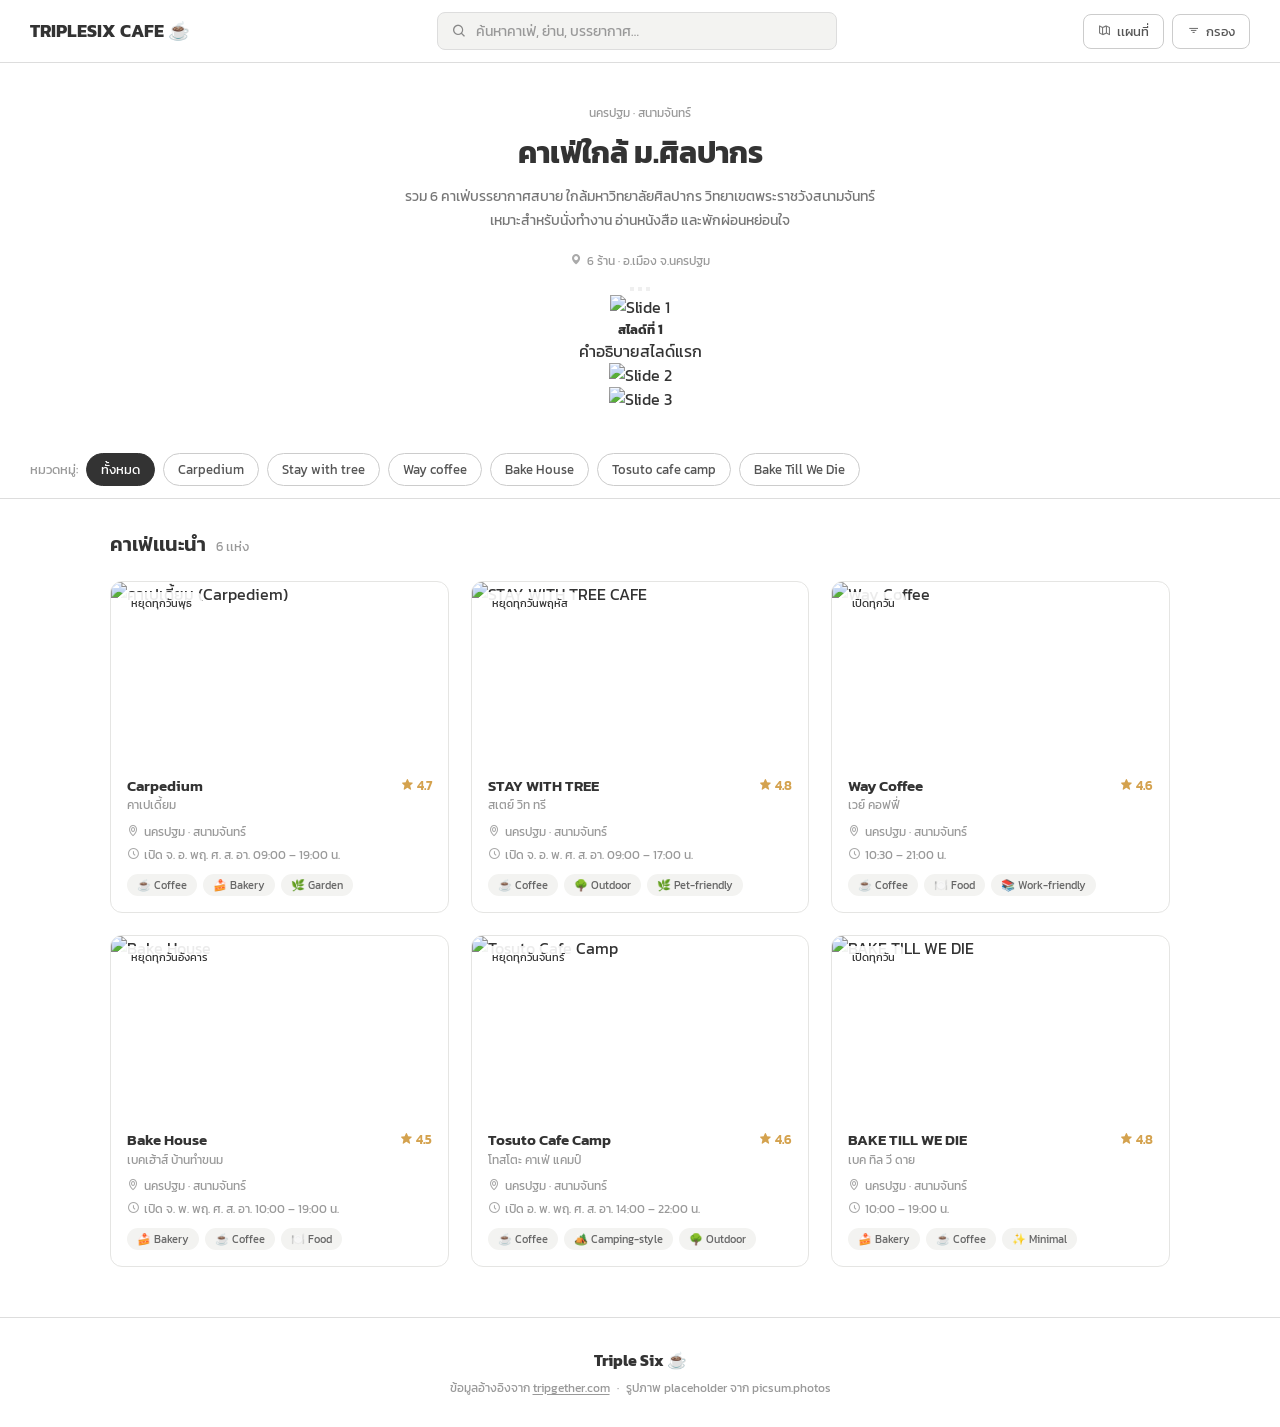
==== index.html @ 1a63a3bf "Update index.html" ====
<!DOCTYPE html>
<html lang="en">
<head>
    <meta charset="UTF-8">
    <meta name="viewport" content="width=device-width, initial-scale=1.0">
    <link rel="stylesheet" href="/css/home_style.css">
    <link href='https://unpkg.com/boxicons@2.1.4/css/boxicons.min.css' rel='stylesheet'>
    <link rel="preconnect" href="https://fonts.googleapis.com" />
    <link rel="preconnect" href="https://fonts.gstatic.com" crossorigin />
    <link href="https://fonts.googleapis.com/css2?family=Inter:wght@400;500;600;700&family=Kanit:wght@300;400;500;600;700&display=swap" rel="stylesheet" />
    <title>Triple Six cafe</title>
</head>
<body>
    <header class="navbar">
        <a class="navbar_logo" href="#">TRIPLESIX CAFE<span>☕</span></a>
        <div class="navbar_search_warp">
            <div class="navbar_search">
                <i class='bx bx-search'></i>
                <input type="text" placeholder="ค้นหาคาเฟ่, ย่าน, บรรยากาศ…" aria-label="ค้นหาคาเฟ่" />
            </div>
        </div>

        <div class="navbar_action">
            <button class="botton_outline">
                <i class='bx bx-map-alt' ></i>
                เเผนที่
            </button>
            <button class="botton_outline">
                <i class='bx bx-filter' ></i>
                กรอง
            </button>
        </div>
    </header>

    <section class="page_header">
        <p class="page_header_eyebrow">
            นครปฐม · สนามจันทร์
        </p>
        <h1 class="page_header_title">
            คาเฟ่ใกล้ ม.ศิลปากร
        </h1>
        <p class="page_header_sub">
            รวม 6 คาเฟ่บรรยากาศสบาย ใกล้มหาวิทยาลัยศิลปากร วิทยาเขตพระราชวังสนามจันทร์<br>
            เหมาะสำหรับนั่งทำงาน อ่านหนังสือ และพักผ่อนหย่อนใจ
        </p>
        <span class="page_header_meta">
            <i class='bx bxs-map' ></i>
            6 ร้าน · อ.เมือง จ.นครปฐม
        </span>
        <div id="myCarousel" class="carousel slide" data-bs-ride="carousel">
            <div class="carousel-indicators">
                <button type="button" data-bs-target="#myCarousel" data-bs-slide-to="0" class="active"></button>
                <button type="button" data-bs-target="#myCarousel" data-bs-slide-to="1"></button>
                <button type="button" data-bs-target="#myCarousel" data-bs-slide-to="2"></button>
            </div>

             <div class="carousel-inner">
                <div class="carousel-item active">
                    <img src="https://picsum.photos/800/400?random=1" class="d-block w-100" alt="Slide 1">
                    <div class="carousel-caption d-none d-md-block">
                        <h5>สไลด์ที่ 1</h5>
                        <p>คำอธิบายสไลด์แรก</p>
                    </div>
                </div>
                <div class="carousel-item">
                    <img src="https://picsum.photos/800/400?random=2" class="d-block w-100" alt="Slide 2">
                </div>
                <div class="carousel-item">
                    <img src="https://picsum.photos/800/400?random=3" class="d-block w-100" alt="Slide 3">
                </div>
            </div>
        </div>
    </section>

    <div class="filter_bar">
        <span class="filter_bar_label">หมวดหมู่:</span>
        <button class="filter_chip_active">ทั้งหมด</button>
        <a href="Carpedium_page.html">
            <button class="filter_chip">Carpedium</button>
        </a>
        <a href="https://ee-ji77.vercel.app/">
            <button class="filter_chip">Stay with tree</button>
        </a>
        <a href="Way_coffee_page.html">
            <button class="filter_chip">Way coffee</button>
        </a>
        <a href="Bake_house_page.html">
            <button class="filter_chip">Bake House</button>
        </a>
        <a href="https://tosuto.vercel.app/Tosuto_cafe_camp_page.html">
            <button class="filter_chip">Tosuto cafe camp</button>
        </a>
        <a href="Bake_till_we_die.html">
            <button class="filter_chip">Bake Till We Die</button>
        </a>
    </div>

    <main class="container">
        <div class="section_header">
            <h2 class="section_header_title">คาเฟ่เเนะนำ</h2>
            <span class="section_header_count">6 เเห่ง</span>
        </div>

        <div class="cafe_grid">
        <a href="Carpedium_page.html">
            <article href="way_home.html" class="cafe_card">
                <div class="cafe_card_image_warp">
                    <img src="https://cms.dmpcdn.com/food/2021/02/17/df872bf0-718c-11eb-85b4-d74ed7823c07_original.jpg" alt="คาเปเดี้ยม (Carpediem)" loading="lazy"/>
                    <span class="cafe_card_badge">หยุดทุกวันพุธ</span>
                </div>
                <div class="cafe_card_body">
                    <div class="cafe_card_top">
                        <div>
                            <p class="cafe_card_name">Carpedium</p>
                            <p class="cafe_card_name">คาเปเดี้ยม</p>
                        </div>
                        <span class="cafe_card_rating">
                            <i class='bx bxs-star' ></i>
                            4.7
                        </span>
                    </div>
                    <div class="cafe_card_location">
                        <i class='bx bx-map' ></i>
                        นครปฐม · สนามจันทร์
                    </div>
                    <div class="cafe_card_hour">
                        <i class='bx bx-time-five' ></i>
                        เปิด จ. อ. พฤ. ศ. ส. อา.  09:00 – 19:00 น.
                    </div>
                    <div class="cafe_card_tags">
                        <span class="tag">☕ Coffee</span>
                        <span class="tag">🍰 Bakery</span>
                        <span class="tag">🌿 Garden</span>
                    </div>
                </div>
            </article>
        </a>

        <a href="Stay_with_tree_page.html">
            <article class="cafe_card">
                <div class="cafe_card_image_warp">
                    <img src="https://cms.dmpcdn.com/ugcarticle/2020/06/15/211d8240-370c-11ec-ad02-b55ebad82db1_original.jpeg" alt="STAY WITH TREE CAFE" loading="lazy"/>
                    <span class="cafe_card_badge">หยุดทุกวันพฤหัส</span>
                </div>
                <div class="cafe_card_body">
                    <div class="cafe_card_top">
                        <div>
                            <p class="cafe_card_name">STAY WITH TREE</p>
                            <p class="cafe_card_name">สเตย์ วิท ทรี</p>
                        </div>
                        <span class="cafe_card_rating">
                            <i class='bx bxs-star' ></i>
                            4.8
                        </span>
                    </div>
                    <div class="cafe_card_location">
                        <i class='bx bx-map' ></i>
                        นครปฐม · สนามจันทร์
                    </div>
                    <div class="cafe_card_hour">
                        <i class='bx bx-time-five' ></i>
                        เปิด จ. อ. พ. ศ. ส. อา. 09:00 – 17:00 น. 
                    </div>
                    <div class="cafe_card_tags">
                        <span class="tag">☕ Coffee</span>
                        <span class="tag">🌳 Outdoor</span>
                        <span class="tag">🌿 Pet-friendly</span>
                    </div>
                </div>
            </article>
        </a>

        <a href="Way_coffe_page.html">
            <article class="cafe_card">
                <div class="cafe_card_image_warp">
                    <img src="https://img.wongnai.com/p/1920x0/2017/08/02/bef6a3a764784b7f94c04570f521c3ca.jpg" alt="Way Coffee" loading="lazy"/>
                    <span class="cafe-card_badge">เปิดทุกวัน</span>
                </div>
                <div class="cafe_card_body">
                    <div class="cafe_card_top">
                        <div>
                            <p class="cafe_card_name">Way Coffee</p>
                            <p class="cafe_card_name">เวย์ คอฟฟี่</p>
                        </div>
                        <span class="cafe_card_rating">
                            <i class='bx bxs-star' ></i>
                            4.6
                        </span>
                    </div>
                    <div class="cafe_card_location">
                        <i class='bx bx-map' ></i>
                        นครปฐม · สนามจันทร์
                    </div>
                    <div class="cafe_card_hour">
                        <i class='bx bx-time-five' ></i>
                        10:30 – 21:00 น.
                    </div>
                    <div class="cafe_card_tags">
                        <span class="tag">☕ Coffee</span>
                        <span class="tag">🍽️ Food</span>
                        <span class="tag">📚 Work-friendly</span>
                    </div>
                </div>
            </article>
        </a>

        <a href="Bake_house_page.html">
            <article class="cafe_card">
                <div class="cafe_card_image_warp">
                    <img src="https://img.wongnai.com/p/400x0/2021/03/04/fd620c807dcf4549821f5a321be902ec.jpg" alt="Bake House" loading="lazy"/>
                    <span class="cafe_card_badge">หยุดทุกวันอังคาร</span>
                </div>
                <div class="cafe_card_body">
                    <div class="cafe_card_top">
                        <div>
                            <p class="cafe_card_name">Bake House</p>
                            <p class="cafe_card_name">เบคเฮ้าส์ บ้านทำขนม</p>
                        </div>
                        <span class="cafe_card_rating">
                            <i class='bx bxs-star' ></i>
                            4.5
                        </span>
                    </div>
                    <div class="cafe_card_location">
                        <i class='bx bx-map' ></i>
                        นครปฐม · สนามจันทร์
                    </div>
                    <div class="cafe_card_hour">
                        <i class='bx bx-time-five' ></i>
                        เปิด จ. พ. พฤ. ศ. ส. อา. 10:00 – 19:00 น.
                    </div>
                    <div class="cafe_card_tags">
                        <span class="tag">🍰 Bakery</span>
                        <span class="tag">☕ Coffee</span>
                        <span class="tag">🍽️ Food</span>
                    </div>
                </div>
            </article>
        </a>

        <a href="Tosuto_cafe_camp_page.html">
            <article class="cafe_card">
                <div class="cafe_card_image_warp">
                    <img src="https://www.tripgether.com/wp-content/uploads/2022/02/Tosoto2.jpg" alt="Tosuto Cafe Camp" loading="lazy"/>
                    <span class="cafe_card_badge">หยุดทุกวันจันทร์</span>
                </div>
                <div class="cafe_card_body">
                    <div class="cafe_card_top">
                        <div>
                            <p class="cafe_card_name">Tosuto Cafe Camp</p>
                            <p class="cafe_card_name">โทสโตะ คาเฟ่ แคมป์</p>
                        </div>
                        <span class="cafe_card_rating">
                            <i class='bx bxs-star' ></i>
                            4.6
                        </span>
                    </div>
                    <div class="cafe_card_location">
                        <i class='bx bx-map' ></i>
                        นครปฐม · สนามจันทร์
                    </div>
                    <div class="cafe_card_hour">
                        <i class='bx bx-time-five' ></i>
                        เปิด อ. พ. พฤ. ศ. ส. อา.  14:00 – 22:00 น. 
                    </div>
                    <div class="cafe_card_tags">
                        <span class="tag">☕ Coffee</span>
                        <span class="tag">🏕️ Camping-style</span>
                        <span class="tag">🌳 Outdoor</span>
                    </div>
                </div>
            </article>
        </a>

        <a href="Bake_till_we_die.html">
            <article class="cafe_card">
                <div class="cafe_card_image-warp">
                    <img src="https://www.tripgether.com/wp-content/uploads/2022/02/Baketillwedie1.jpg" alt="BAKE TILL WE DIE" loading="lazy"/>
                    <span class="cafe_card_badge">เปิดทุกวัน</span>
                </div>
                <div class="cafe_card_body">
                    <div class="cafe_card_top">
                        <div>
                            <p class="cafe_card_name">BAKE TILL WE DIE</p>
                            <p class="cafe_card_name">เบค ทิล วี ดาย</p>
                        </div>
                        <span class="cafe_card_rating">
                            <i class='bx bxs-star' ></i>
                            4.8
                        </span>
                    </div>
                    <div class="cafe_card_loaction">
                        <i class='bx bx-map' ></i>
                        นครปฐม · สนามจันทร์
                    </div>
                    <div class="cafe_card_hour">
                        <i class='bx bx-time-five' ></i>
                        10:00 – 19:00 น.
                    </div>
                    <div class="cafe_card_tags">
                        <span class="tag">🍰 Bakery</span>
                        <span class="tag">☕ Coffee</span>
                        <span class="tag">✨ Minimal</span>
                    </div>
                </div>
            </article>
        </a>
        </div>
    </main>

    <footer class="footer">
        <p class="footer_brand">Triple Six ☕</p>
        <p class="footer_text">
            ข้อมูลอ้างอิงจาก <a href="https://www.tripgether.com" target="_blank" style="color:inherit; text-decoration:underline; text-underline-offset:2px;">tripgether.com</a>
            <span class="footer__divider">·</span>
            รูปภาพ placeholder จาก picsum.photos
        </p>
    </footer>

</body>
</html>
---- css/home_style.css ----
* {
    margin: 0;
    padding: 0;
    box-sizing: border-box;
}

body {
    font-family: 'Kanit', sans-serif;
    background-color: #fff;
    color: #333;
}

a {
    text-decoration: none;
    color: inherit;
}

img {
    max-width: 100%;
}

button {
    cursor: pointer;
    font-family: 'Kanit', sans-serif;
}

.navbar {
    position: sticky;
    top: 0;
    display: flex;
    align-items: center;
    justify-content: space-between;
    padding: 12px 30px;
    background: #fff;
    border-bottom: 1px solid #ddd;
    z-index: 10;
}

.navbar_logo {
    font-weight: 700;
    font-size: 1.1rem;
    color: #333;
}

.navbar_logo span {
    margin-left: 4px;
}

.navbar_search_warp {
    flex: 1;
    max-width: 400px;
    margin: 0 20px;
}

.navbar_search {
    display: flex;
    align-items: center;
    gap: 8px;
    padding: 8px 14px;
    background-color: #f3f3f1;
    border-radius: 8px;
    border: 1px solid #ddd;
}

.navbar_search:focus-within {
    border-color: #aaa;
}

.navbar_search input {
    border: none;
    outline: none;
    background: none;
    font-size: 0.85rem;
    width: 100%;
    font-family: 'Kanit', sans-serif;
}

.navbar_search input::placeholder {
    color: #999;
}

.navbar_search i {
    color: #888;
}

.navbar_action {
    display: flex;
    gap: 8px;
}

.botton_outline {
    display: flex;
    align-items: center;
    gap: 6px;
    padding: 7px 14px;
    font-size: 0.82rem;
    font-family: 'Kanit', sans-serif;
    color: #555;
    background: none;
    border: 1px solid #ccc;
    border-radius: 8px;
}

.botton_outline:hover {
    background-color: #f0f0ee;
}

.botton_outline i {
    color: #777;
}

.page_header {
    text-align: center;
    padding: 40px 20px 30px;
    max-width: 600px;
    margin: 0 auto;
}

.page_header_eyebrow {
    font-size: 0.78rem;
    color: #999;
    margin-bottom: 8px;
}

.page_header_title {
    font-size: 1.9rem;
    font-weight: 700;
    color: #333;
    margin-bottom: 10px;
}

.page_header_sub {
    font-size: 0.88rem;
    color: #777;
    line-height: 1.7;
    margin-bottom: 14px;
}

.page_header_meta {
    display: inline-flex;
    align-items: center;
    gap: 5px;
    font-size: 0.78rem;
    color: #999;
}

.page_header_meta i {
    color: #aaa;
}

.filter_bar {
    display: flex;
    align-items: center;
    gap: 8px;
    padding: 12px 30px;
    overflow-x: auto;
    border-bottom: 1px solid #ddd;
    background-color: #fff;
}

.filter_bar_label {
    font-size: 0.8rem;
    color: #999;
    white-space: nowrap;
}

.filter_chip,
.filter_chip_active {
    white-space: nowrap;
    padding: 6px 14px;
    font-size: 0.8rem;
    font-family: 'Kanit', sans-serif;
    border-radius: 20px;
    border: 1px solid #ccc;
    background: #fff;
    color: #555;
}

.filter_chip:hover {
    background-color: #f0f0ee;
}

.filter_chip_active {
    background-color: #333;
    color: #fff;
    border-color: #333;
}

.container {
    max-width: 1100px;
    margin: 0 auto;
    padding: 30px 20px 50px;
}

.section_header {
    display: flex;
    align-items: baseline;
    gap: 10px;
    margin-bottom: 22px;
}

.section_header_title {
    font-size: 1.25rem;
    font-weight: 600;
    color: #333;
}

.section_header_count {
    font-size: 0.82rem;
    color: #999;
}

.cafe_grid {
    display: grid;
    grid-template-columns: repeat(3, 1fr);
    gap: 22px;
}

.cafe_card_link {
    text-decoration: none;
    color: inherit;
    display: block;
}

.cafe_card {
    background: #fff;
    border-radius: 12px;
    overflow: hidden;
    border: 1px solid #e5e5e3;
}

.cafe_card_image_warp,
.cafe_card_image-warp {
    position: relative;
    height: 180px;
    overflow: hidden;
}

.cafe_card_image_warp img,
.cafe_card_image-warp img {
    width: 100%;
    height: 100%;
    object-fit: cover;
}

.cafe_card_badge,
.cafe-card_badge {
    position: absolute;
    top: 10px;
    left: 10px;
    padding: 3px 10px;
    font-size: 0.7rem;
    background: rgba(255, 255, 255, 0.9);
    color: #333;
    border-radius: 6px;
}

.cafe_card_body {
    padding: 14px 16px 16px;
}

.cafe_card_top {
    display: flex;
    justify-content: space-between;
    align-items: flex-start;
    margin-bottom: 8px;
}

.cafe_card_name {
    font-size: 0.92rem;
    font-weight: 600;
    color: #333;
    line-height: 1.4;
}

.cafe_card_name+.cafe_card_name {
    font-weight: 400;
    font-size: 0.78rem;
    color: #999;
}

.cafe_card_rating {
    display: flex;
    align-items: center;
    gap: 3px;
    font-size: 0.8rem;
    font-weight: 600;
    color: #d4a24e;
}

.cafe_card_rating i {
    color: #d4a24e;
}

.cafe_card_location,
.cafe_card_loaction {
    display: flex;
    align-items: center;
    gap: 5px;
    font-size: 0.78rem;
    color: #999;
    margin-bottom: 4px;
}

.cafe_card_location i,
.cafe_card_loaction i {
    color: #aaa;
}

.cafe_card_hour {
    display: flex;
    align-items: center;
    gap: 5px;
    font-size: 0.78rem;
    color: #999;
    margin-bottom: 10px;
}

.cafe_card_hour i {
    color: #aaa;
}

.cafe_card_tags {
    display: flex;
    flex-wrap: wrap;
    gap: 6px;
}

.tag {
    font-size: 0.7rem;
    padding: 3px 10px;
    background-color: #f3f3f1;
    color: #666;
    border-radius: 14px;
}

.detail_hero {
    max-width: 800px;
    margin: 0 auto;
    padding: 0 20px;
}

.detail_hero img {
    width: 100%;
    height: 300px;
    object-fit: cover;
    border-radius: 12px;
}

.detail_content {
    max-width: 800px;
}

.detail_info {
    display: flex;
    flex-direction: column;
    gap: 8px;
    margin-bottom: 20px;
}

.detail_row {
    display: flex;
    align-items: center;
    gap: 8px;
    font-size: 0.88rem;
    color: #555;
}

.detail_row i {
    color: #aaa;
    font-size: 1.1rem;
}

.detail_row .bxs-star {
    color: #d4a24e;
}

.footer {
    text-align: center;
    padding: 30px 20px;
    border-top: 1px solid #ddd;
    background-color: #fff;
}

.footer_brand {
    font-weight: 700;
    font-size: 1rem;
    color: #333;
    margin-bottom: 6px;
}

.footer_text {
    font-size: 0.78rem;
    color: #999;
}

.footer__divider {
    margin: 0 4px;
}

@media (max-width: 900px) {
    .cafe_grid {
        grid-template-columns: repeat(2, 1fr);
    }

    .navbar {
        padding: 10px 16px;
    }

    .navbar_search_warp {
        max-width: 260px;
        margin: 0 12px;
    }

    .filter_bar {
        padding: 10px 16px;
    }
}

@media (max-width: 600px) {
    .cafe_grid {
        grid-template-columns: 1fr;
    }

    .navbar {
        flex-wrap: wrap;
        gap: 8px;
        padding: 10px 12px;
    }

    .navbar_search_warp {
        order: 3;
        max-width: 100%;
        flex-basis: 100%;
        margin: 0;
    }

    .navbar_action {
        margin-left: auto;
    }

    .page_header {
        padding: 28px 14px 20px;
    }

    .page_header_title {
        font-size: 1.4rem;
    }

    .container {
        padding: 20px 12px 40px;
    }

    .filter_bar {
        padding: 10px 12px;
    }

    .detail_hero img {
        height: 200px;
    }
}
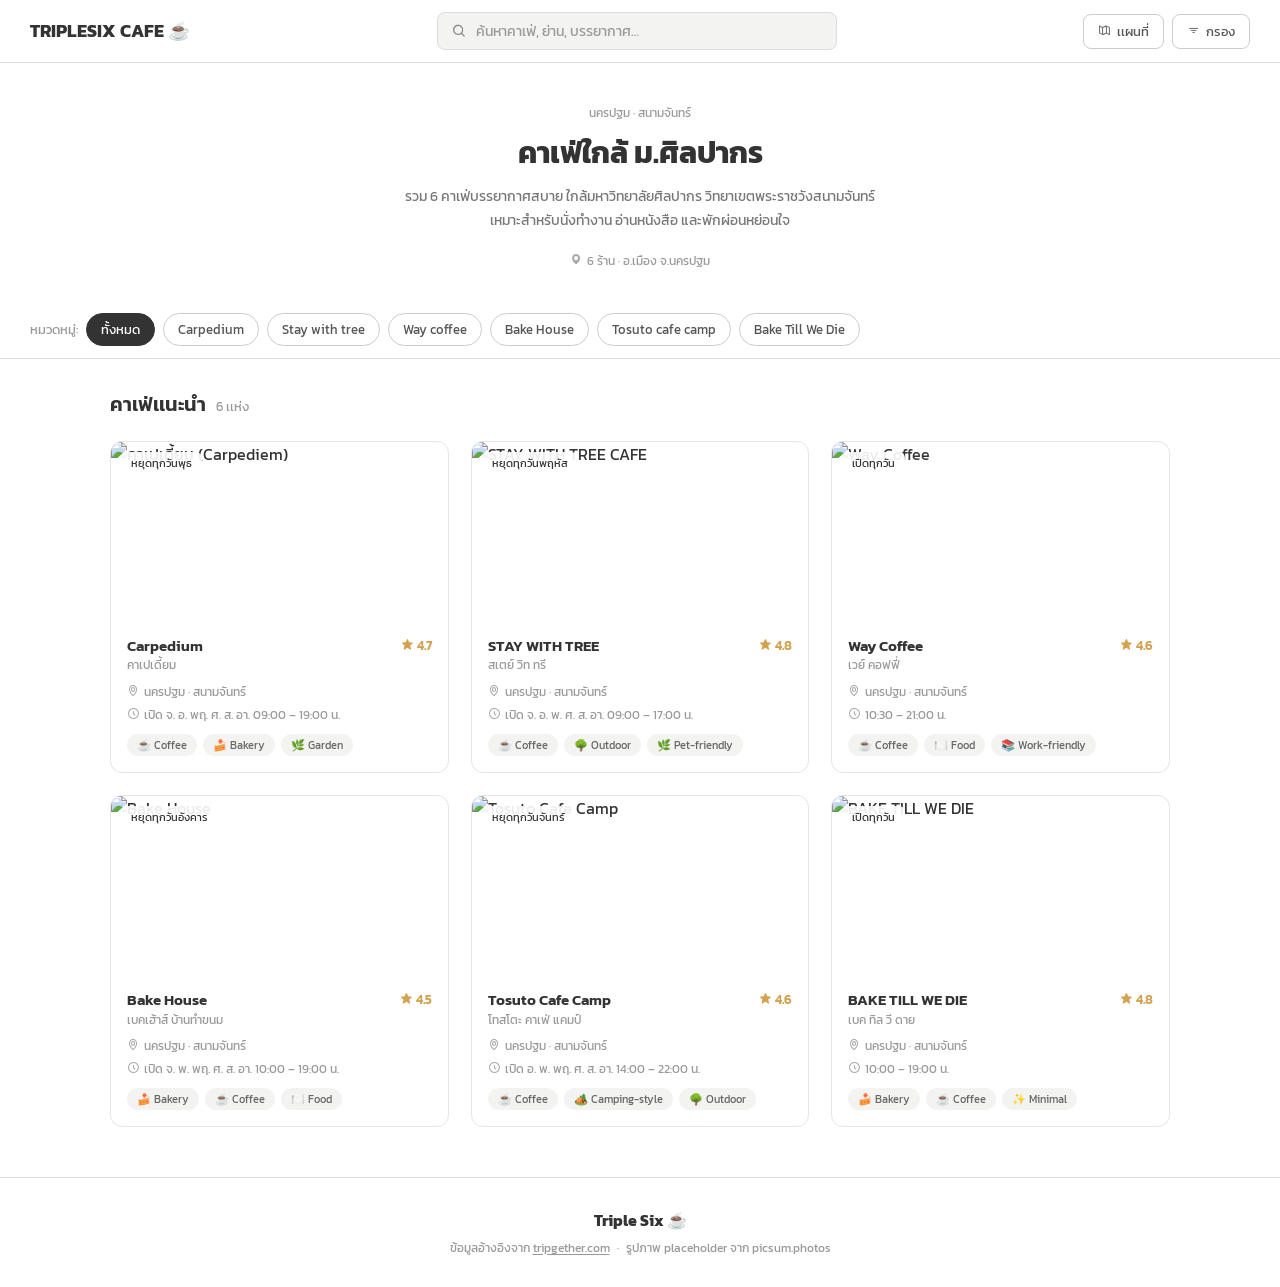
==== commit 75adc6b5: "Update index.html" ====
--- a/index.html
+++ b/index.html
@@ -31,46 +31,28 @@
             </button>
         </div>
     </header>
-
-    <section class="page_header">
-        <p class="page_header_eyebrow">
-            นครปฐม · สนามจันทร์
-        </p>
-        <h1 class="page_header_title">
-            คาเฟ่ใกล้ ม.ศิลปากร
-        </h1>
-        <p class="page_header_sub">
-            รวม 6 คาเฟ่บรรยากาศสบาย ใกล้มหาวิทยาลัยศิลปากร วิทยาเขตพระราชวังสนามจันทร์<br>
-            เหมาะสำหรับนั่งทำงาน อ่านหนังสือ และพักผ่อนหย่อนใจ
-        </p>
-        <span class="page_header_meta">
-            <i class='bx bxs-map' ></i>
-            6 ร้าน · อ.เมือง จ.นครปฐม
-        </span>
-        <div id="myCarousel" class="carousel slide" data-bs-ride="carousel">
-            <div class="carousel-indicators">
-                <button type="button" data-bs-target="#myCarousel" data-bs-slide-to="0" class="active"></button>
-                <button type="button" data-bs-target="#myCarousel" data-bs-slide-to="1"></button>
-                <button type="button" data-bs-target="#myCarousel" data-bs-slide-to="2"></button>
-            </div>
-
-             <div class="carousel-inner">
-                <div class="carousel-item active">
-                    <img src="https://picsum.photos/800/400?random=1" class="d-block w-100" alt="Slide 1">
-                    <div class="carousel-caption d-none d-md-block">
-                        <h5>สไลด์ที่ 1</h5>
-                        <p>คำอธิบายสไลด์แรก</p>
-                    </div>
-                </div>
-                <div class="carousel-item">
-                    <img src="https://picsum.photos/800/400?random=2" class="d-block w-100" alt="Slide 2">
-                </div>
-                <div class="carousel-item">
-                    <img src="https://picsum.photos/800/400?random=3" class="d-block w-100" alt="Slide 3">
-                </div>
-            </div>
+    
+ <section class="page_header">
+        <div class="header_slideshow">
+            <div class="slide" style="background-image: url('https://cms.dmpcdn.com/food/2021/02/17/df872bf0-718c-11eb-85b4-d74ed7823c07_original.jpg');"></div>
+            <div class="slide" style="background-image: url('https://www.tripgether.com/wp-content/uploads/2022/02/Tosoto2.jpg');"></div>
+            <div class="slide" style="background-image: url('https://www.tripgether.com/wp-content/uploads/2022/02/Baketillwedie1.jpg');"></div>
+        </div>
+
+        <div class="header_content">
+            <p class="page_header_eyebrow">นครปฐม · สนามจันทร์</p>
+            <h1 class="page_header_title">คาเฟ่ใกล้ ม.ศิลปากร</h1>
+            <p class="page_header_sub">
+                รวม 6 คาเฟ่บรรยากาศสบาย ใกล้มหาวิทยาลัยศิลปากร วิทยาเขตพระราชวังสนามจันทร์<br>
+                เหมาะสำหรับนั่งทำงาน อ่านหนังสือ และพักผ่อนหย่อนใจ
+            </p>
+            <span class="page_header_meta">
+                <i class='bx bxs-map' ></i>
+                6 ร้าน · อ.เมือง จ.นครปฐม
+            </span>
         </div>
     </section>
+
 
     <div class="filter_bar">
         <span class="filter_bar_label">หมวดหมู่:</span>
@@ -78,7 +60,7 @@
         <a href="Carpedium_page.html">
             <button class="filter_chip">Carpedium</button>
         </a>
-        <a href="https://ee-ji77.vercel.app/">
+        <a href="https://ee-ji77.vercel.app/Stay_with_tree_page.html">
             <button class="filter_chip">Stay with tree</button>
         </a>
         <a href="Way_coffee_page.html">
@@ -136,7 +118,7 @@
             </article>
         </a>
 
-        <a href="Stay_with_tree_page.html">
+        <a href="https://ee-ji77.vercel.app/Stay_with_tree_page.html">
             <article class="cafe_card">
                 <div class="cafe_card_image_warp">
                     <img src="https://cms.dmpcdn.com/ugcarticle/2020/06/15/211d8240-370c-11ec-ad02-b55ebad82db1_original.jpeg" alt="STAY WITH TREE CAFE" loading="lazy"/>
@@ -170,7 +152,7 @@
             </article>
         </a>
 
-        <a href="Way_coffe_page.html">
+        <a href="https://680710797-cafe.vercel.app/Way_coffe_page.html">
             <article class="cafe_card">
                 <div class="cafe_card_image_warp">
                     <img src="https://img.wongnai.com/p/1920x0/2017/08/02/bef6a3a764784b7f94c04570f521c3ca.jpg" alt="Way Coffee" loading="lazy"/>
@@ -238,7 +220,7 @@
             </article>
         </a>
 
-        <a href="Tosuto_cafe_camp_page.html">
+        <a href="https://tosuto.vercel.app/Tosuto_cafe_camp_page.html">
             <article class="cafe_card">
                 <div class="cafe_card_image_warp">
                     <img src="https://www.tripgether.com/wp-content/uploads/2022/02/Tosoto2.jpg" alt="Tosuto Cafe Camp" loading="lazy"/>
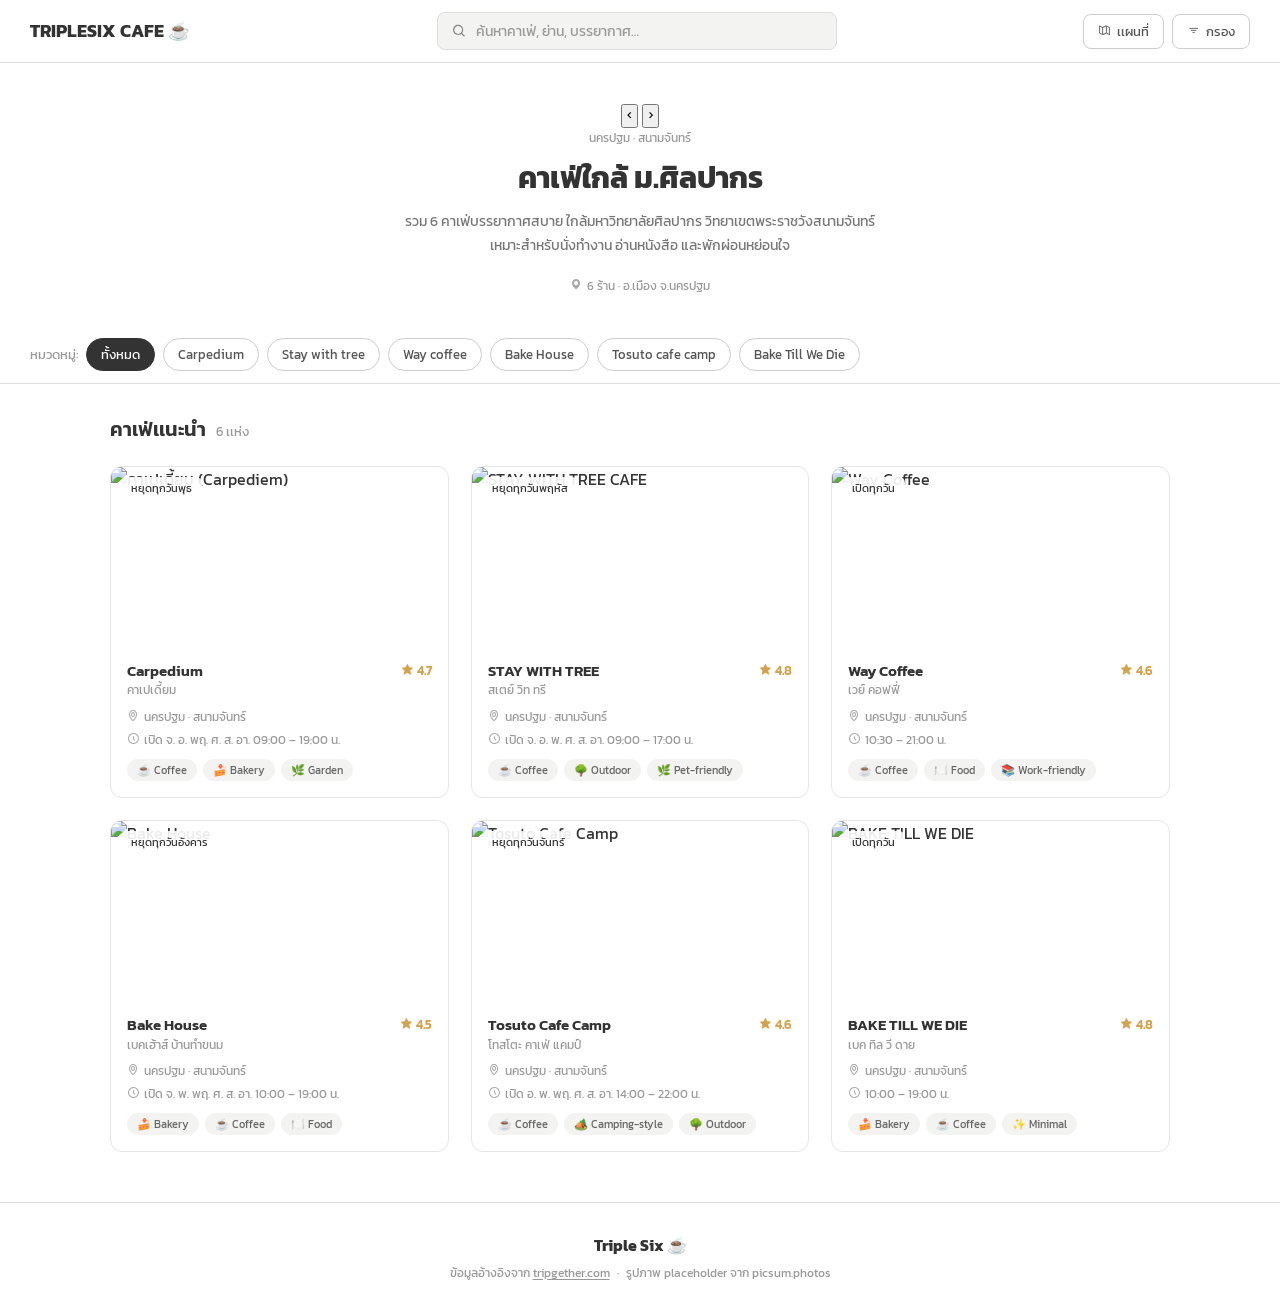
==== commit 25e7e6a2: "Update index.html" ====
--- a/index.html
+++ b/index.html
@@ -32,11 +32,44 @@
         </div>
     </header>
     
- <section class="page_header">
+  <section class="page_header">
         <div class="header_slideshow">
-            <div class="slide" style="background-image: url('https://cms.dmpcdn.com/food/2021/02/17/df872bf0-718c-11eb-85b4-d74ed7823c07_original.jpg');"></div>
-            <div class="slide" style="background-image: url('https://www.tripgether.com/wp-content/uploads/2022/02/Tosoto2.jpg');"></div>
-            <div class="slide" style="background-image: url('https://www.tripgether.com/wp-content/uploads/2022/02/Baketillwedie1.jpg');"></div>
+            <div class="slide active"
+                style="background-image: url('https://cms.dmpcdn.com/food/2021/02/17/df872bf0-718c-11eb-85b4-d74ed7823c07_original.jpg');">
+            </div>
+            <div class="slide"
+                style="background-image: url('https://cms.dmpcdn.com/ugcarticle/2020/06/15/211d8240-370c-11ec-ad02-b55ebad82db1_original.jpeg');">
+            </div>
+            <div class="slide"
+                style="background-image: url('https://img.wongnai.com/p/1920x0/2017/08/02/bef6a3a764784b7f94c04570f521c3ca.jpg');">
+            </div>
+            <div class="slide"
+                style="background-image: url('https://img.wongnai.com/p/1920x0/2021/03/04/fd620c807dcf4549821f5a321be902ec.jpg');">
+            </div>
+            <div class="slide"
+                style="background-image: url('https://www.tripgether.com/wp-content/uploads/2022/02/Tosoto2.jpg');">
+            </div>
+            <div class="slide"
+                style="background-image: url('https://www.tripgether.com/wp-content/uploads/2022/02/Baketillwedie1.jpg');">
+            </div>
+
+            <!-- Carousel Controls -->
+            <button class="carousel_btn prev_btn" aria-label="Previous slide">
+                <i class='bx bx-chevron-left'></i>
+            </button>
+            <button class="carousel_btn next_btn" aria-label="Next slide">
+                <i class='bx bx-chevron-right'></i>
+            </button>
+
+            <!-- Carousel Indicators -->
+            <div class="carousel_indicators">
+                <span class="dot active" data-index="0"></span>
+                <span class="dot" data-index="1"></span>
+                <span class="dot" data-index="2"></span>
+                <span class="dot" data-index="3"></span>
+                <span class="dot" data-index="4"></span>
+                <span class="dot" data-index="5"></span>
+            </div>
         </div>
 
         <div class="header_content">
@@ -47,12 +80,11 @@
                 เหมาะสำหรับนั่งทำงาน อ่านหนังสือ และพักผ่อนหย่อนใจ
             </p>
             <span class="page_header_meta">
-                <i class='bx bxs-map' ></i>
+                <i class='bx bxs-map'></i>
                 6 ร้าน · อ.เมือง จ.นครปฐม
             </span>
         </div>
     </section>
-
 
     <div class="filter_bar">
         <span class="filter_bar_label">หมวดหมู่:</span>
@@ -63,7 +95,7 @@
         <a href="https://ee-ji77.vercel.app/Stay_with_tree_page.html">
             <button class="filter_chip">Stay with tree</button>
         </a>
-        <a href="Way_coffee_page.html">
+        <a href="https://cafe-680710797.vercel.app/Way_coffe_page.html">
             <button class="filter_chip">Way coffee</button>
         </a>
         <a href="Bake_house_page.html">
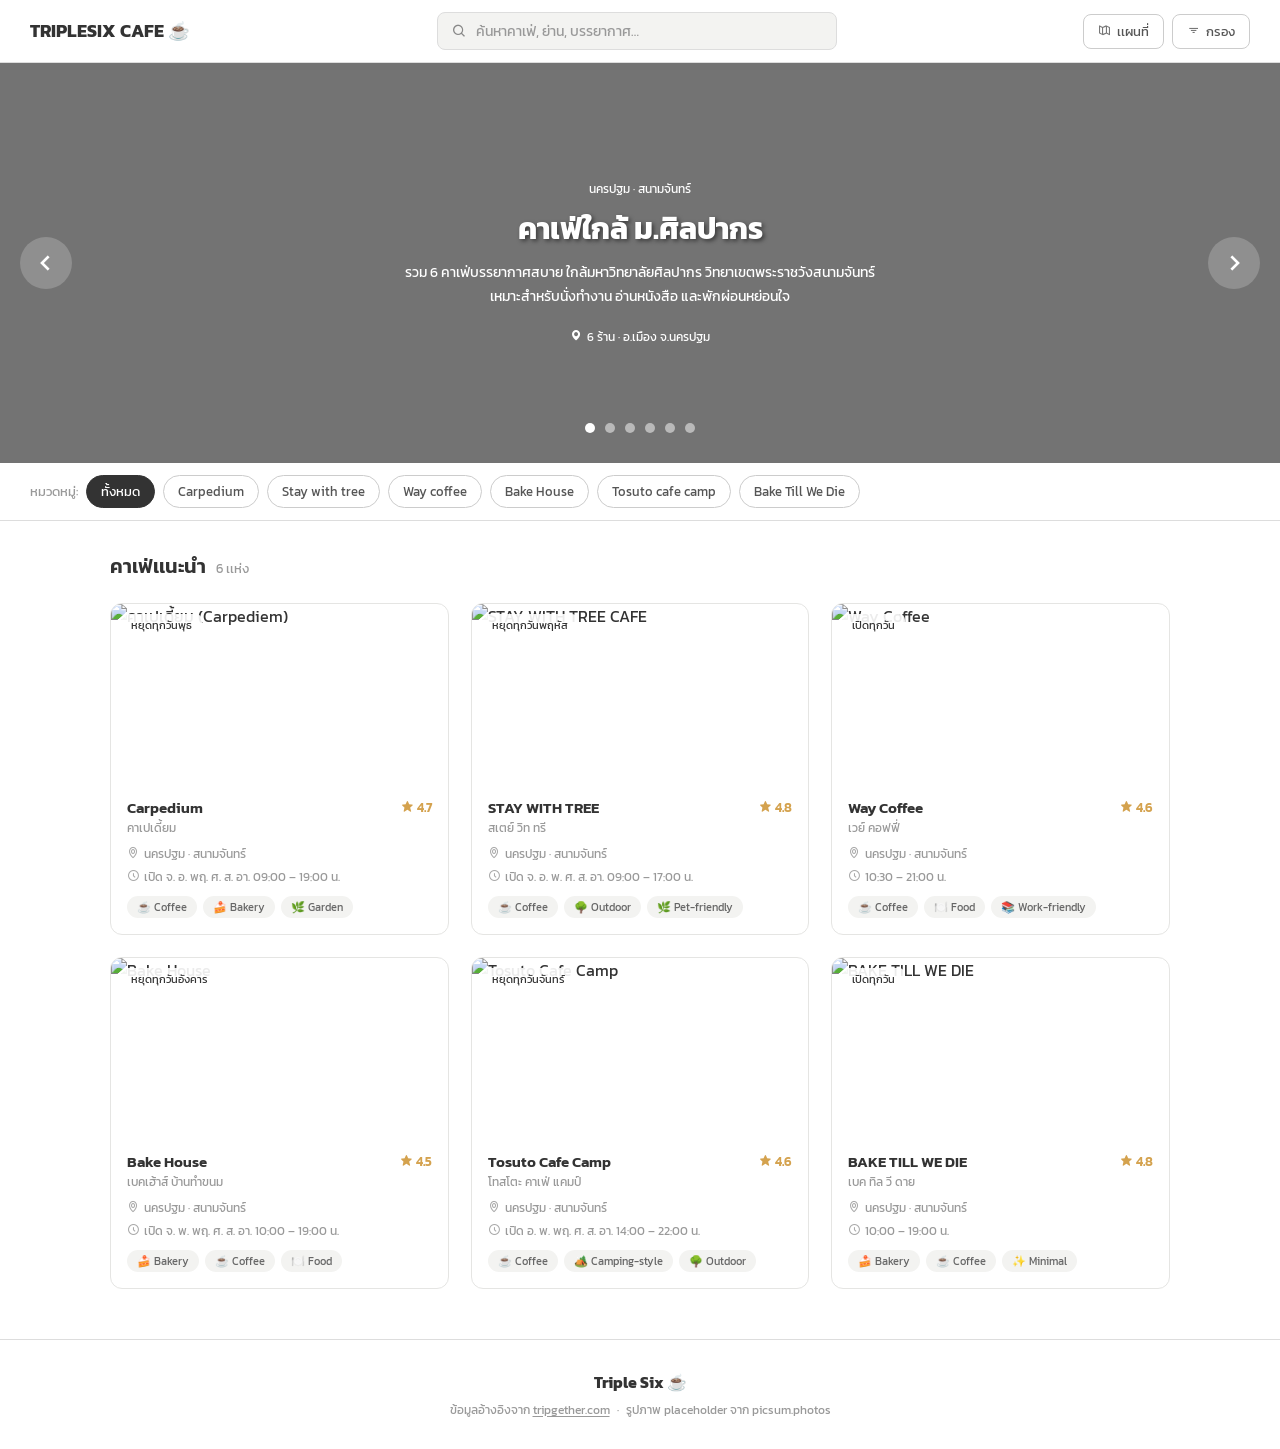
==== commit 58c0b3f8: "Update index.html" ====
--- a/index.html
+++ b/index.html
@@ -89,7 +89,7 @@
     <div class="filter_bar">
         <span class="filter_bar_label">หมวดหมู่:</span>
         <button class="filter_chip_active">ทั้งหมด</button>
-        <a href="Carpedium_page.html">
+        <a href="https://cafe-websit-triplesix.vercel.app/Carpedium_page.html">
             <button class="filter_chip">Carpedium</button>
         </a>
         <a href="https://ee-ji77.vercel.app/Stay_with_tree_page.html">
@@ -98,13 +98,13 @@
         <a href="https://cafe-680710797.vercel.app/Way_coffe_page.html">
             <button class="filter_chip">Way coffee</button>
         </a>
-        <a href="Bake_house_page.html">
+        <a href="https://680710189-sata.vercel.app/Bake_house_page.html">
             <button class="filter_chip">Bake House</button>
         </a>
         <a href="https://tosuto.vercel.app/Tosuto_cafe_camp_page.html">
             <button class="filter_chip">Tosuto cafe camp</button>
         </a>
-        <a href="Bake_till_we_die.html">
+        <a href="https://cafe-website-triplesix.vercel.app/Bake_till_we_die.html">
             <button class="filter_chip">Bake Till We Die</button>
         </a>
     </div>
@@ -116,7 +116,7 @@
         </div>
 
         <div class="cafe_grid">
-        <a href="Carpedium_page.html">
+        <a href="https://cafe-websit-triplesix.vercel.app/Carpedium_page.html">
             <article href="way_home.html" class="cafe_card">
                 <div class="cafe_card_image_warp">
                     <img src="https://cms.dmpcdn.com/food/2021/02/17/df872bf0-718c-11eb-85b4-d74ed7823c07_original.jpg" alt="คาเปเดี้ยม (Carpediem)" loading="lazy"/>
@@ -218,7 +218,7 @@
             </article>
         </a>
 
-        <a href="Bake_house_page.html">
+        <a href="https://680710189-sata.vercel.app/Bake_house_page.html">
             <article class="cafe_card">
                 <div class="cafe_card_image_warp">
                     <img src="https://img.wongnai.com/p/400x0/2021/03/04/fd620c807dcf4549821f5a321be902ec.jpg" alt="Bake House" loading="lazy"/>
@@ -286,7 +286,7 @@
             </article>
         </a>
 
-        <a href="Bake_till_we_die.html">
+        <a href="https://cafe-website-triplesix.vercel.app/Bake_till_we_die.html">
             <article class="cafe_card">
                 <div class="cafe_card_image-warp">
                     <img src="https://www.tripgether.com/wp-content/uploads/2022/02/Baketillwedie1.jpg" alt="BAKE TILL WE DIE" loading="lazy"/>
@@ -331,5 +331,42 @@
         </p>
     </footer>
 
+    <script>
+    const slides = document.querySelectorAll('.slide');
+    const dots = document.querySelectorAll('.dot');
+    const nextBtn = document.querySelector('.next_btn');
+    const prevBtn = document.querySelector('.prev_btn');
+
+    let currentIndex = 0;
+
+    function showSlide(index) {
+        if (index >= slides.length) currentIndex = 0;
+        else if (index < 0) currentIndex = slides.length - 1;
+        else currentIndex = index;
+
+        slides.forEach(slide => slide.classList.remove('active'));
+        dots.forEach(dot => dot.classList.remove('active'));
+
+        slides[currentIndex].classList.add('active');
+        dots[currentIndex].classList.add('active');
+    }
+
+    nextBtn.addEventListener('click', () => {
+        showSlide(currentIndex + 1);
+    });
+
+    prevBtn.addEventListener('click', () => {
+        showSlide(currentIndex - 1);
+    });
+
+    dots.forEach((dot, index) => {
+        dot.addEventListener('click', () => {
+            showSlide(index);
+        });
+    });
+    setInterval(() => {
+        showSlide(currentIndex + 1);
+    }, 5000);
+</script>
 </body>
 </html>
--- a/css/home_style.css
+++ b/css/home_style.css
@@ -22,6 +22,59 @@
 button {
     cursor: pointer;
     font-family: 'Kanit', sans-serif;
+}
+
+.carousel_btn {
+    position: absolute;
+    top: 50%;
+    transform: translateY(-50%);
+    background: rgba(255, 255, 255, 0.2);
+    border: none;
+    color: white;
+    font-size: 2rem;
+    padding: 10px;
+    cursor: pointer;
+    z-index: 4;
+    border-radius: 50%;
+    display: flex;
+    align-items: center;
+    justify-content: center;
+    transition: background 0.3s;
+}
+
+.carousel_btn:hover {
+    background: rgba(255, 255, 255, 0.4);
+}
+
+.prev_btn {
+    left: 20px;
+}
+
+.next_btn {
+    right: 20px;
+}
+
+.carousel_indicators {
+    position: absolute;
+    bottom: 30px;
+    left: 50%;
+    transform: translateX(-50%);
+    display: flex;
+    gap: 10px;
+    z-index: 4;
+}
+
+.dot {
+    width: 10px;
+    height: 10px;
+    background: rgba(255, 255, 255, 0.5);
+    border-radius: 50%;
+    cursor: pointer;
+    transition: background 0.3s;
+}
+
+.dot.active {
+    background: white;
 }
 
 .navbar {
@@ -118,20 +171,83 @@
 
 .page_header_eyebrow {
     font-size: 0.78rem;
-    color: #999;
+    color: #fff;
     margin-bottom: 8px;
 }
 
 .page_header_title {
     font-size: 1.9rem;
     font-weight: 700;
-    color: #333;
+    color: #fff;
     margin-bottom: 10px;
+}
+.page_header {
+    position: relative;
+    overflow: hidden;
+    min-height: 400px;
+    max-width: 100%;
+    display: flex;
+    align-items: center;
+    justify-content: center;
+    text-align: center;
+    color: white;
+    padding: 60px 20px;
+}
+.header_slideshow {
+    position: absolute;
+    top: 0;
+    left: 0;
+    width: 100%;
+    height: 100%;
+    z-index: 1;
+}
+.slide {
+    position: absolute;
+    width: 100%;
+    height: 100%;
+    background-size: cover;
+    background-position: center 60%;
+    opacity: 0;
+    animation: slideFade 15s infinite;
+}
+.header_slideshow::after {
+    content: '';
+    position: absolute;
+    top: 0;
+    left: 0;
+    width: 100%;
+    height: 100%;
+    background: rgba(0, 0, 0, 0.55);
+    z-index: 2;
+}
+.slide:nth-child(1) { animation-delay: 0s; }
+.slide:nth-child(2) { animation-delay: 5s; }
+.slide:nth-child(3) { animation-delay: 10s; }
+
+.header_content {
+    position: relative;
+    z-index: 3;
+}
+
+@keyframes slideFade {
+    0% { opacity: 0; }
+    10% { opacity: 1; }
+    33% { opacity: 1; }
+    43% { opacity: 0; }
+    100% { opacity: 0; }
+}
+
+.page_header_title {
+    color: #ffffff;
+    text-shadow: 2px 2px 4px rgba(0,0,0,0.5);
+}
+.page_header_sub {
+    color: #fff;
 }
 
 .page_header_sub {
     font-size: 0.88rem;
-    color: #777;
+    color: #fff;
     line-height: 1.7;
     margin-bottom: 14px;
 }
@@ -141,11 +257,11 @@
     align-items: center;
     gap: 5px;
     font-size: 0.78rem;
-    color: #999;
+    color: #fff;
 }
 
 .page_header_meta i {
-    color: #aaa;
+    color: #fff;
 }
 
 .filter_bar {
